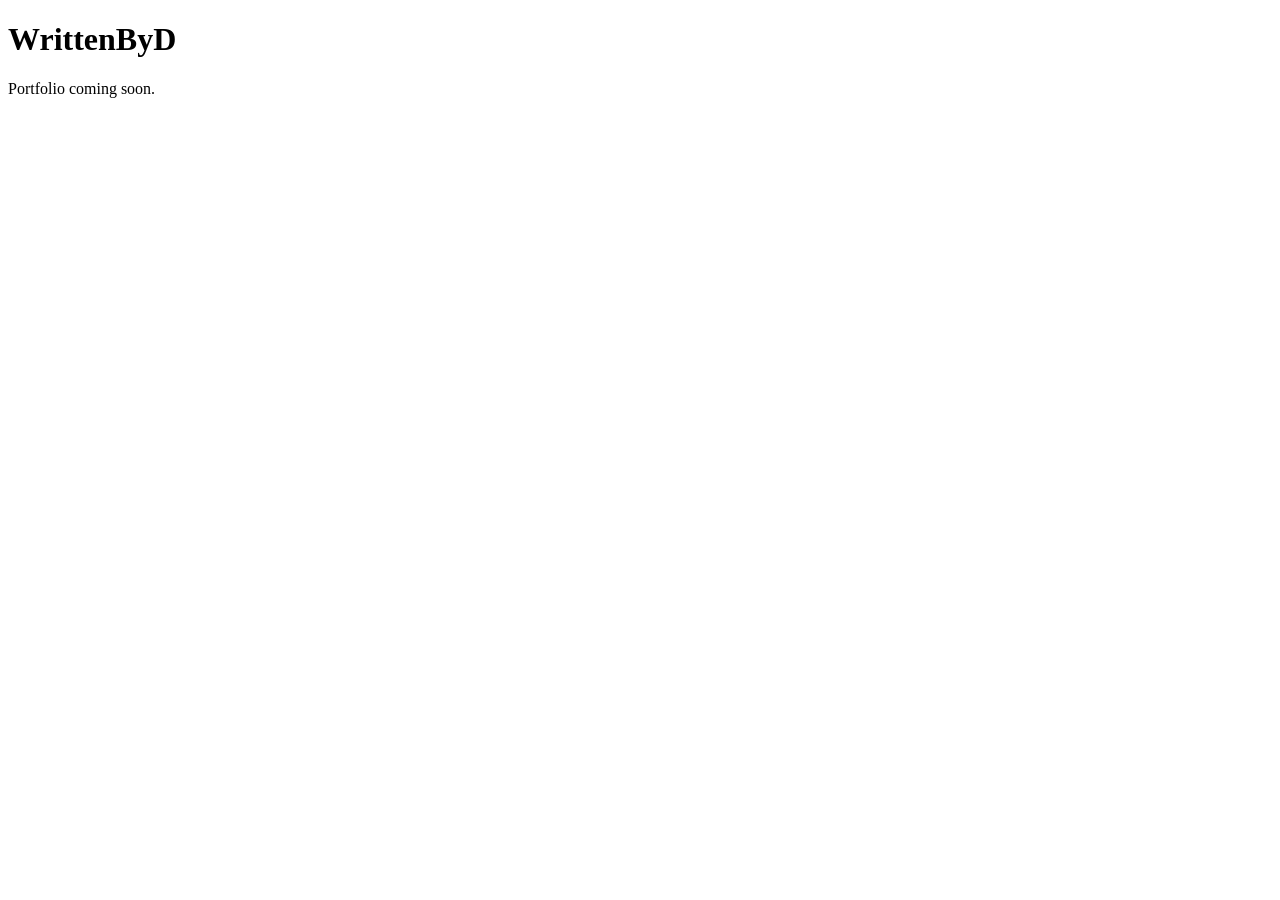
==== index.html @ fb313f81 "Create initial portfolio website" ====
<!DOCTYPE html>
<html lang="en">
<head>
    <meta charset="UTF-8">
    <meta name="viewport" content="width=device-width, initial-scale=1.0">

    <title>WrittenByD</title>

    <link rel="stylesheet" href="style.css">
</head>

<body>

    <h1>WrittenByD</h1>

    <p>Portfolio coming soon.</p>

    <script src="script.js"></script>

</body>
</html>
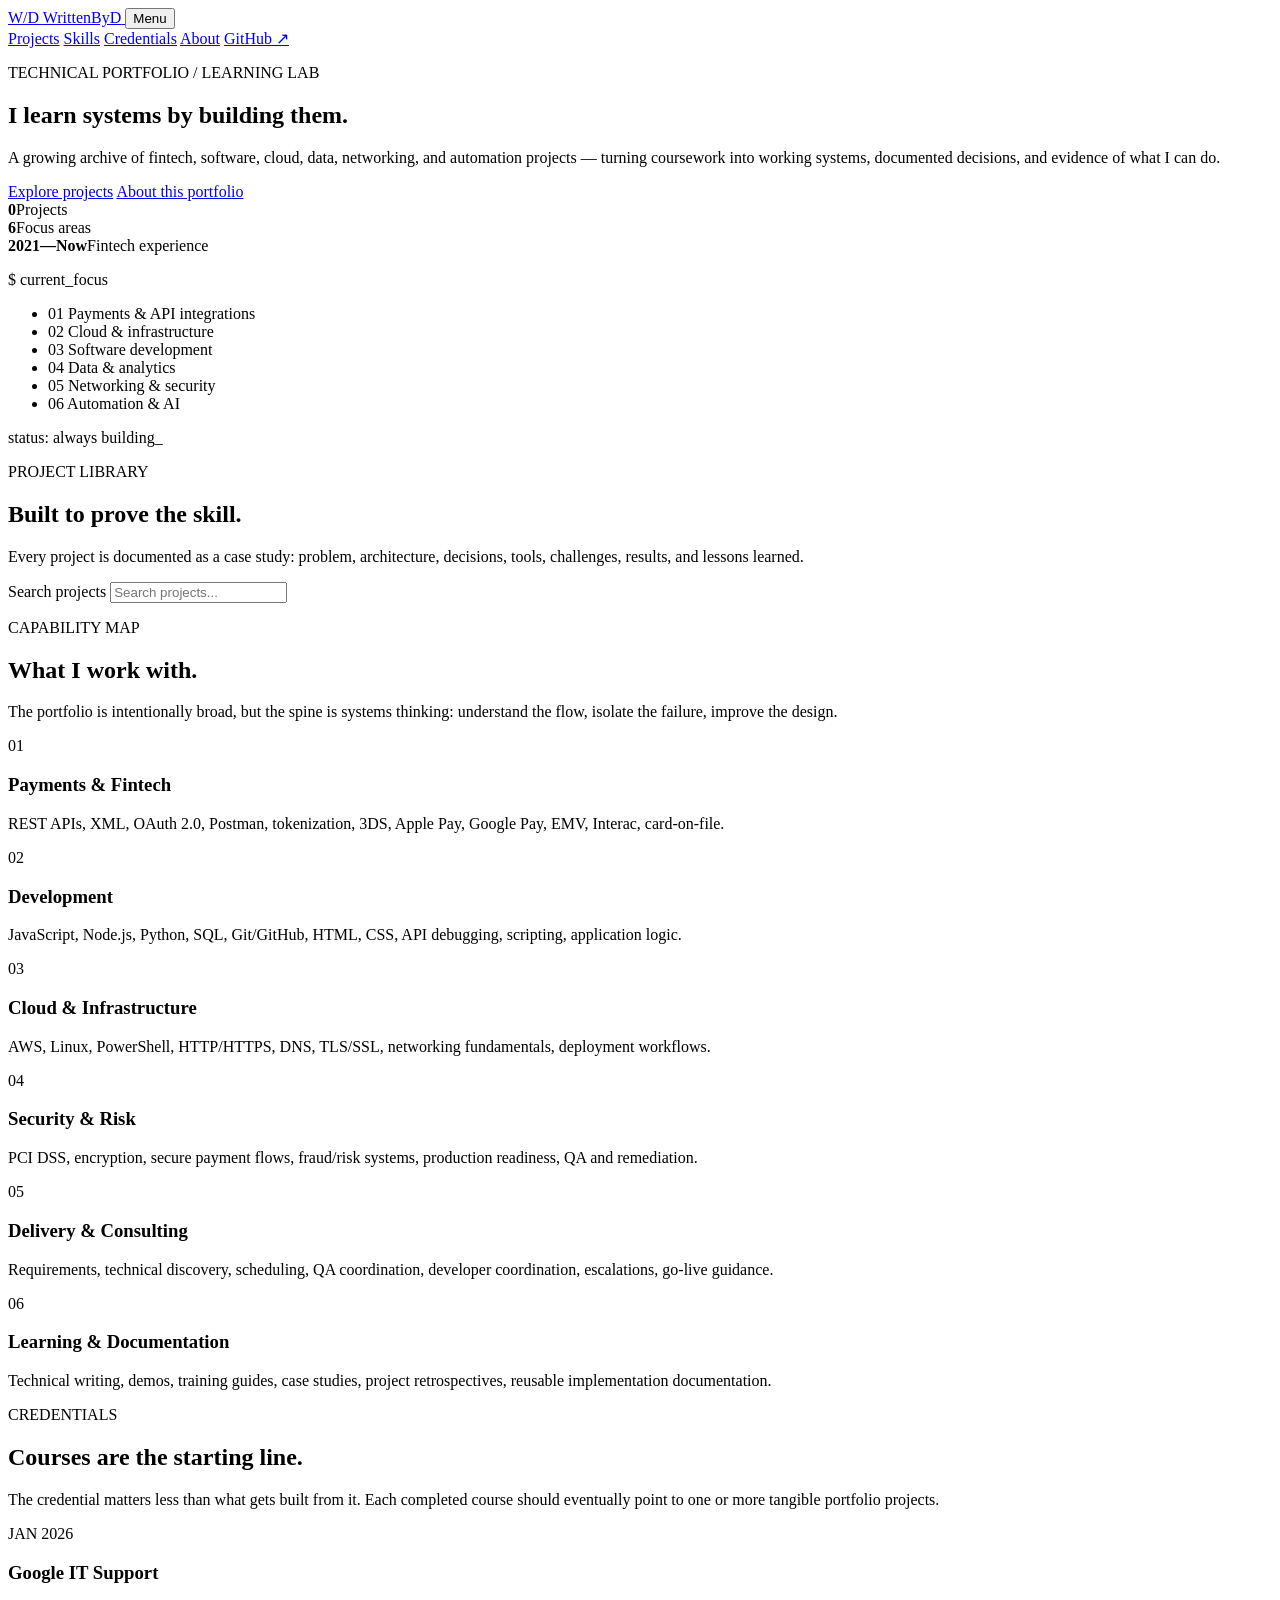
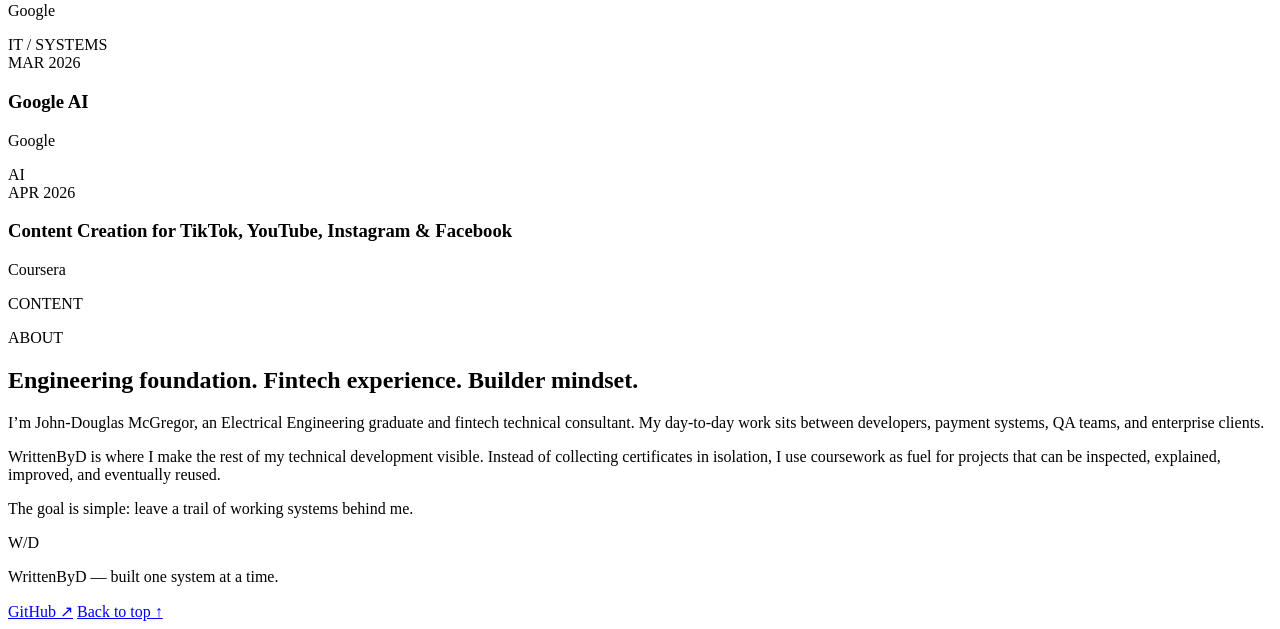
==== commit 969c3408: "Build portfolio project library layout" ====
--- a/index.html
+++ b/index.html
@@ -1,21 +1,226 @@
 <!DOCTYPE html>
 <html lang="en">
 <head>
-    <meta charset="UTF-8">
-    <meta name="viewport" content="width=device-width, initial-scale=1.0">
-
-    <title>WrittenByD</title>
-
-    <link rel="stylesheet" href="style.css">
+  <meta charset="UTF-8" />
+  <meta name="viewport" content="width=device-width, initial-scale=1.0" />
+  <meta name="description" content="WrittenByD — a technical portfolio documenting fintech, software, cloud, data, networking, and automation projects." />
+  <title>WrittenByD | Technical Portfolio</title>
+  <link rel="preconnect" href="https://fonts.googleapis.com">
+  <link rel="preconnect" href="https://fonts.gstatic.com" crossorigin>
+  <link href="https://fonts.googleapis.com/css2?family=DM+Mono:wght@400;500&family=Inter:wght@400;500;600;700;800&display=swap" rel="stylesheet">
+  <link rel="stylesheet" href="style.css" />
 </head>
-
 <body>
-
-    <h1>WrittenByD</h1>
-
-    <p>Portfolio coming soon.</p>
-
-    <script src="script.js"></script>
-
+  <div class="site-shell">
+    <header class="site-header">
+      <a class="brand" href="#top" aria-label="WrittenByD home">
+        <span class="brand-mark">W/D</span>
+        <span>WrittenByD</span>
+      </a>
+
+      <button class="menu-toggle" type="button" aria-expanded="false" aria-controls="site-nav">
+        Menu
+      </button>
+
+      <nav id="site-nav" class="site-nav" aria-label="Primary navigation">
+        <a href="#projects">Projects</a>
+        <a href="#skills">Skills</a>
+        <a href="#credentials">Credentials</a>
+        <a href="#about">About</a>
+        <a class="nav-cta" href="https://github.com/WrittenByD" target="_blank" rel="noreferrer">GitHub ↗</a>
+      </nav>
+    </header>
+
+    <main id="top">
+      <section class="hero section">
+        <div class="hero-copy">
+          <p class="eyebrow">TECHNICAL PORTFOLIO / LEARNING LAB</p>
+          <h1>I learn systems by <span>building them.</span></h1>
+          <p class="hero-lede">
+            A growing archive of fintech, software, cloud, data, networking, and automation projects —
+            turning coursework into working systems, documented decisions, and evidence of what I can do.
+          </p>
+
+          <div class="hero-actions">
+            <a class="button button-primary" href="#projects">Explore projects</a>
+            <a class="button button-ghost" href="#about">About this portfolio</a>
+          </div>
+
+          <div class="hero-meta" aria-label="Portfolio highlights">
+            <div><strong id="project-count">0</strong><span>Projects</span></div>
+            <div><strong>6</strong><span>Focus areas</span></div>
+            <div><strong>2021—Now</strong><span>Fintech experience</span></div>
+          </div>
+        </div>
+
+        <aside class="hero-panel" aria-label="Current focus">
+          <div class="terminal-bar">
+            <span></span><span></span><span></span>
+          </div>
+          <div class="terminal-content">
+            <p><span class="prompt">$</span> current_focus</p>
+            <ul>
+              <li><span>01</span> Payments & API integrations</li>
+              <li><span>02</span> Cloud & infrastructure</li>
+              <li><span>03</span> Software development</li>
+              <li><span>04</span> Data & analytics</li>
+              <li><span>05</span> Networking & security</li>
+              <li><span>06</span> Automation & AI</li>
+            </ul>
+            <p class="terminal-status">status: always building<span class="cursor">_</span></p>
+          </div>
+        </aside>
+      </section>
+
+      <section id="projects" class="section">
+        <div class="section-heading">
+          <div>
+            <p class="eyebrow">PROJECT LIBRARY</p>
+            <h2>Built to prove the skill.</h2>
+          </div>
+          <p>
+            Every project is documented as a case study: problem, architecture, decisions,
+            tools, challenges, results, and lessons learned.
+          </p>
+        </div>
+
+        <div class="project-toolbar">
+          <div id="project-filters" class="filter-group" aria-label="Filter projects"></div>
+          <label class="search-box">
+            <span class="sr-only">Search projects</span>
+            <input id="project-search" type="search" placeholder="Search projects..." autocomplete="off" />
+          </label>
+        </div>
+
+        <div id="project-grid" class="project-grid" aria-live="polite"></div>
+        <p id="project-empty" class="empty-state" hidden>No projects match those filters yet.</p>
+      </section>
+
+      <section id="skills" class="section">
+        <div class="section-heading">
+          <div>
+            <p class="eyebrow">CAPABILITY MAP</p>
+            <h2>What I work with.</h2>
+          </div>
+          <p>
+            The portfolio is intentionally broad, but the spine is systems thinking:
+            understand the flow, isolate the failure, improve the design.
+          </p>
+        </div>
+
+        <div class="skills-grid">
+          <article class="skill-card">
+            <span class="skill-number">01</span>
+            <h3>Payments & Fintech</h3>
+            <p>REST APIs, XML, OAuth 2.0, Postman, tokenization, 3DS, Apple Pay, Google Pay, EMV, Interac, card-on-file.</p>
+          </article>
+          <article class="skill-card">
+            <span class="skill-number">02</span>
+            <h3>Development</h3>
+            <p>JavaScript, Node.js, Python, SQL, Git/GitHub, HTML, CSS, API debugging, scripting, application logic.</p>
+          </article>
+          <article class="skill-card">
+            <span class="skill-number">03</span>
+            <h3>Cloud & Infrastructure</h3>
+            <p>AWS, Linux, PowerShell, HTTP/HTTPS, DNS, TLS/SSL, networking fundamentals, deployment workflows.</p>
+          </article>
+          <article class="skill-card">
+            <span class="skill-number">04</span>
+            <h3>Security & Risk</h3>
+            <p>PCI DSS, encryption, secure payment flows, fraud/risk systems, production readiness, QA and remediation.</p>
+          </article>
+          <article class="skill-card">
+            <span class="skill-number">05</span>
+            <h3>Delivery & Consulting</h3>
+            <p>Requirements, technical discovery, scheduling, QA coordination, developer coordination, escalations, go-live guidance.</p>
+          </article>
+          <article class="skill-card">
+            <span class="skill-number">06</span>
+            <h3>Learning & Documentation</h3>
+            <p>Technical writing, demos, training guides, case studies, project retrospectives, reusable implementation documentation.</p>
+          </article>
+        </div>
+      </section>
+
+      <section id="credentials" class="section">
+        <div class="section-heading">
+          <div>
+            <p class="eyebrow">CREDENTIALS</p>
+            <h2>Courses are the starting line.</h2>
+          </div>
+          <p>
+            The credential matters less than what gets built from it. Each completed course
+            should eventually point to one or more tangible portfolio projects.
+          </p>
+        </div>
+
+        <div class="credential-list">
+          <article>
+            <div>
+              <span class="credential-date">JAN 2026</span>
+              <h3>Google IT Support</h3>
+              <p>Google</p>
+            </div>
+            <span class="credential-tag">IT / SYSTEMS</span>
+          </article>
+          <article>
+            <div>
+              <span class="credential-date">MAR 2026</span>
+              <h3>Google AI</h3>
+              <p>Google</p>
+            </div>
+            <span class="credential-tag">AI</span>
+          </article>
+          <article>
+            <div>
+              <span class="credential-date">APR 2026</span>
+              <h3>Content Creation for TikTok, YouTube, Instagram & Facebook</h3>
+              <p>Coursera</p>
+            </div>
+            <span class="credential-tag">CONTENT</span>
+          </article>
+        </div>
+      </section>
+
+      <section id="about" class="section about-section">
+        <div>
+          <p class="eyebrow">ABOUT</p>
+          <h2>Engineering foundation. Fintech experience. Builder mindset.</h2>
+        </div>
+        <div class="about-copy">
+          <p>
+            I’m John-Douglas McGregor, an Electrical Engineering graduate and fintech technical consultant.
+            My day-to-day work sits between developers, payment systems, QA teams, and enterprise clients.
+          </p>
+          <p>
+            WrittenByD is where I make the rest of my technical development visible. Instead of collecting
+            certificates in isolation, I use coursework as fuel for projects that can be inspected, explained,
+            improved, and eventually reused.
+          </p>
+          <p>
+            The goal is simple: leave a trail of working systems behind me.
+          </p>
+        </div>
+      </section>
+    </main>
+
+    <footer class="site-footer">
+      <div>
+        <span class="brand-mark">W/D</span>
+        <p>WrittenByD — built one system at a time.</p>
+      </div>
+      <div class="footer-links">
+        <a href="https://github.com/WrittenByD" target="_blank" rel="noreferrer">GitHub ↗</a>
+        <a href="#top">Back to top ↑</a>
+      </div>
+    </footer>
+  </div>
+
+  <dialog id="project-modal" class="project-modal">
+    <button class="modal-close" type="button" aria-label="Close project details">×</button>
+    <div id="modal-content"></div>
+  </dialog>
+
+  <script src="script.js"></script>
 </body>
-</html>+</html>
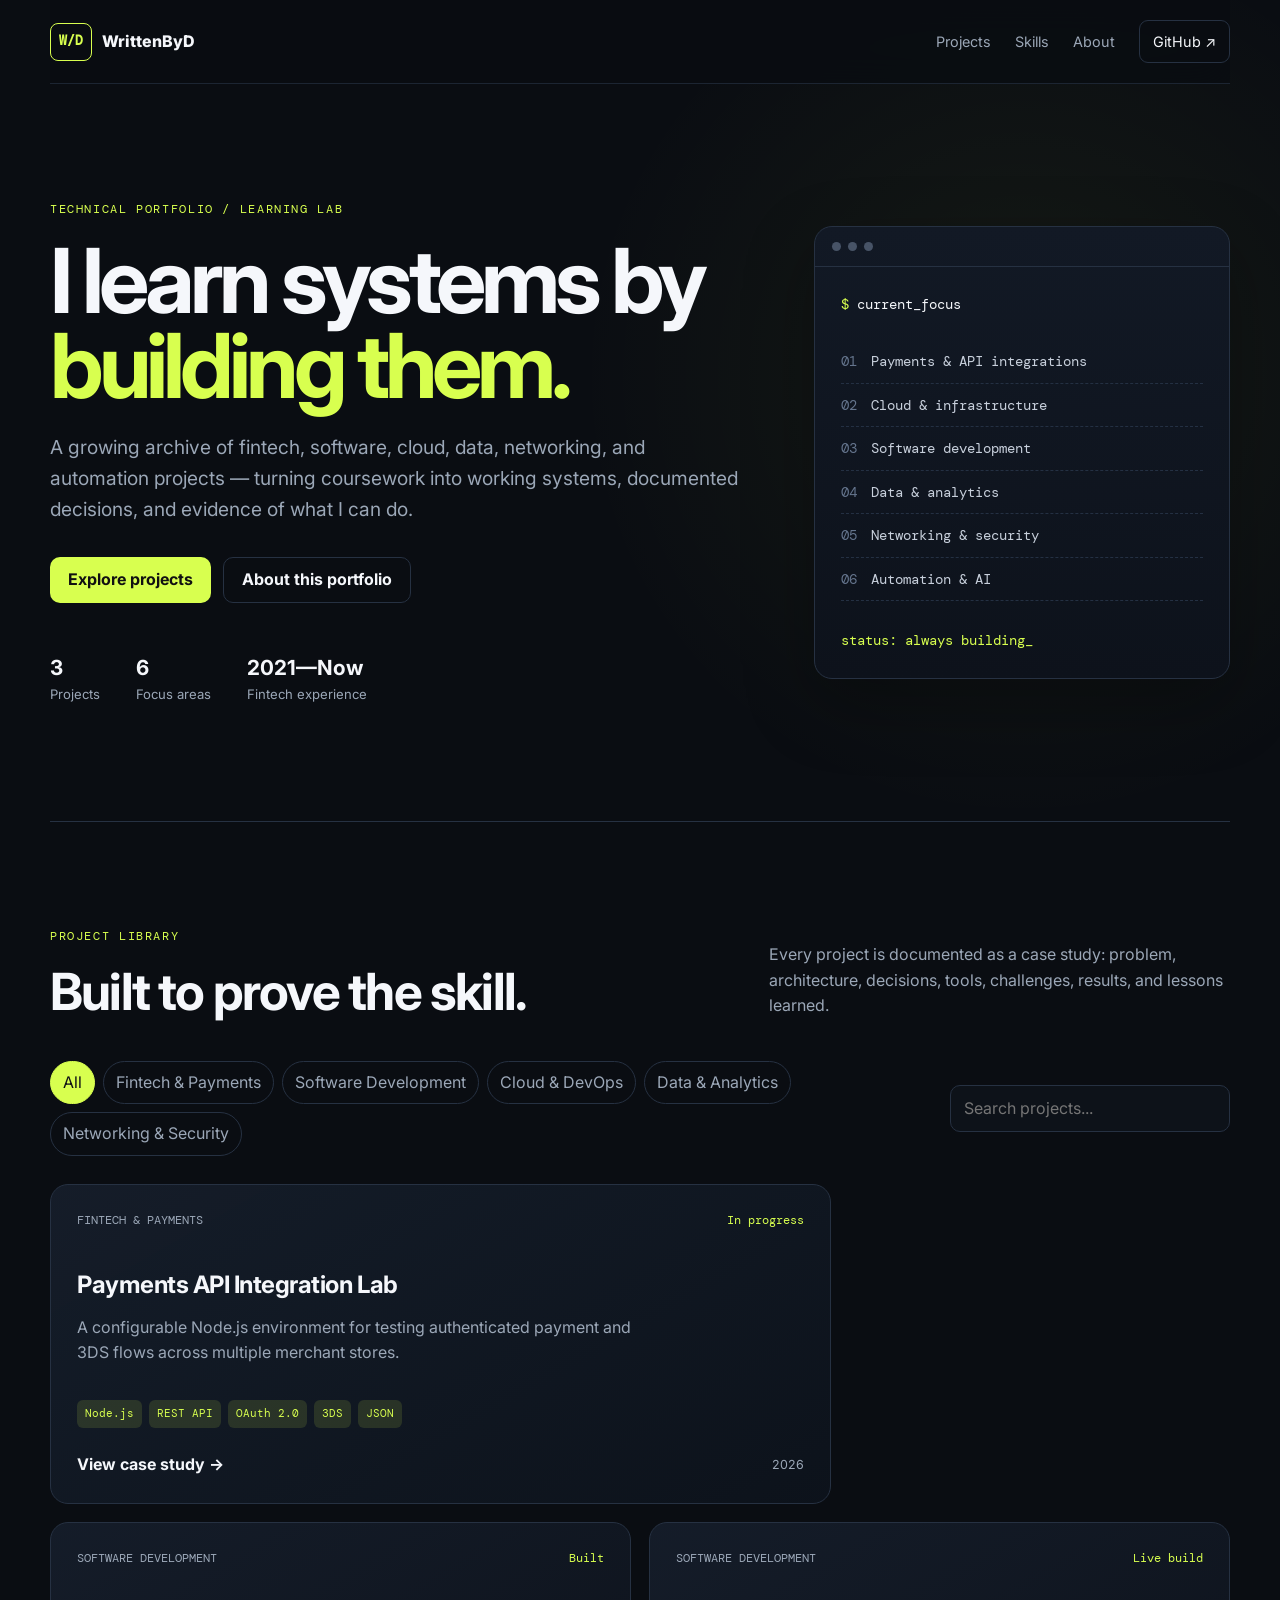
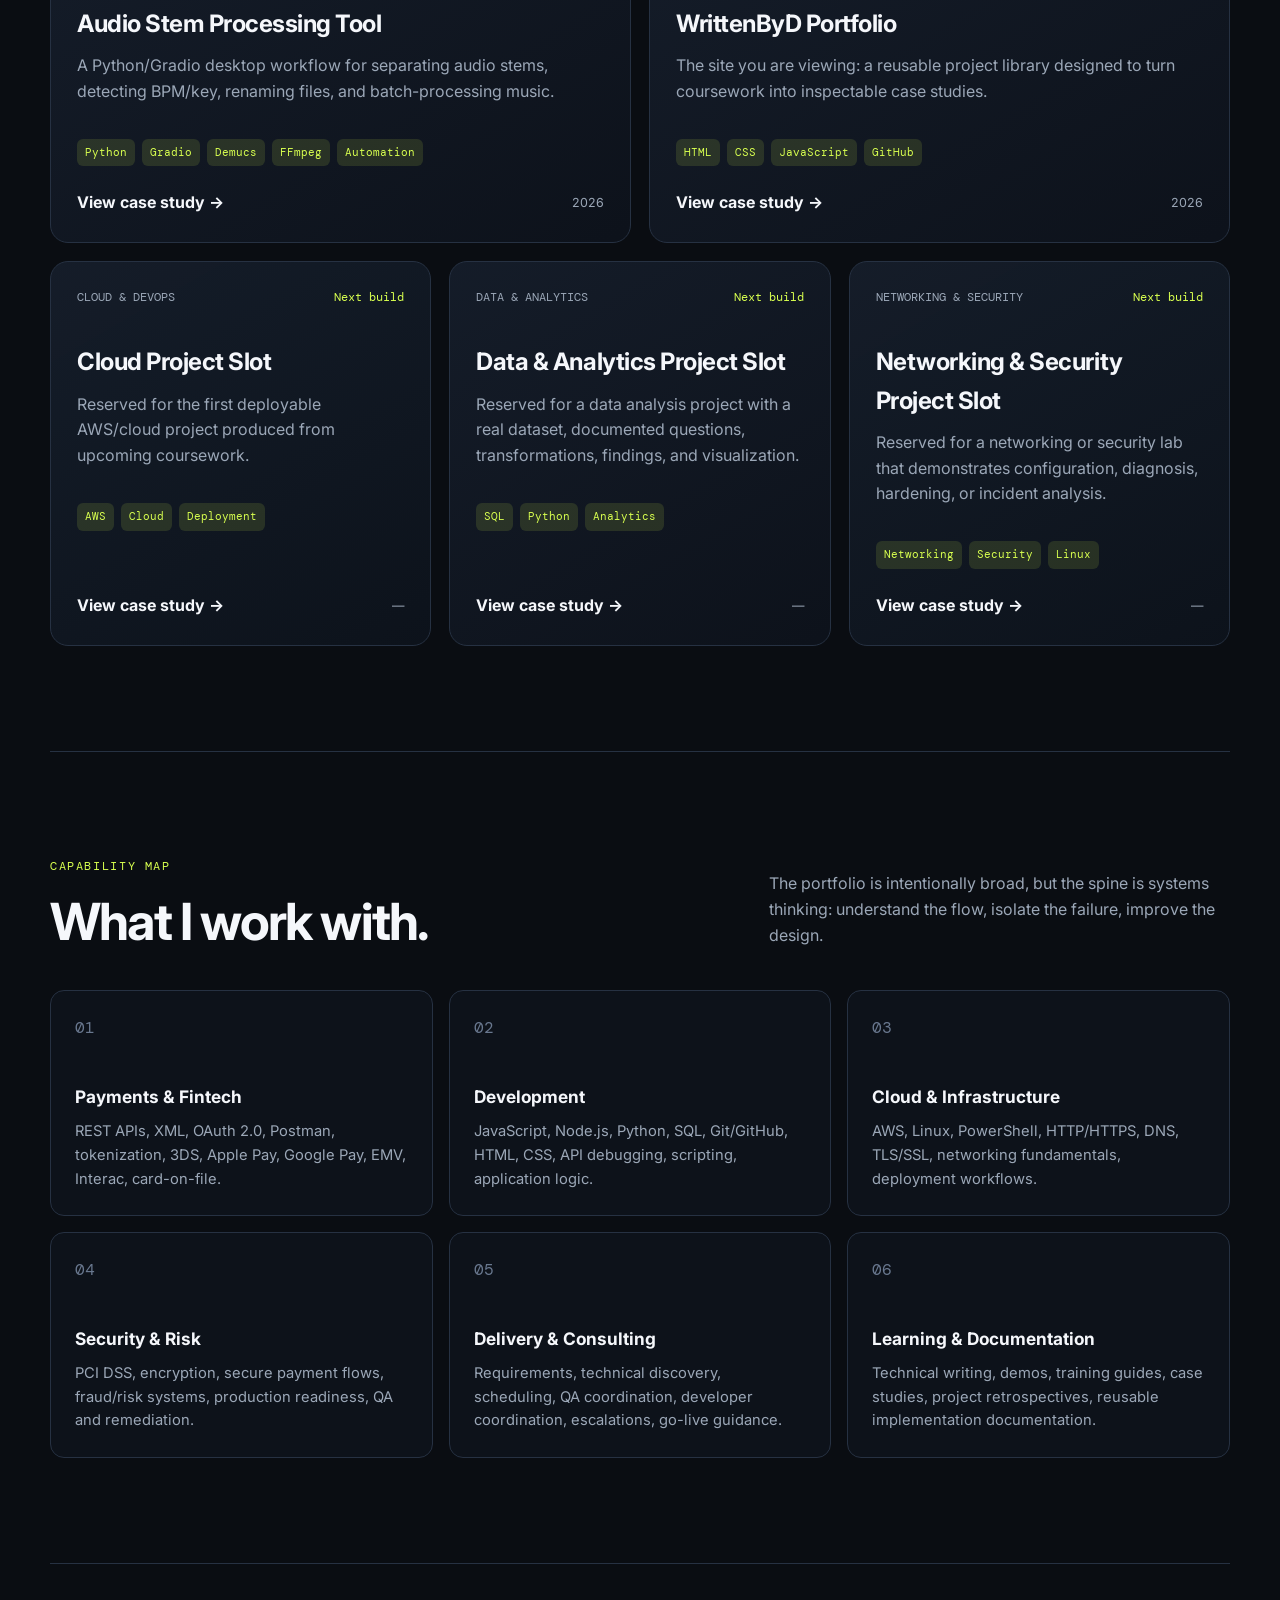
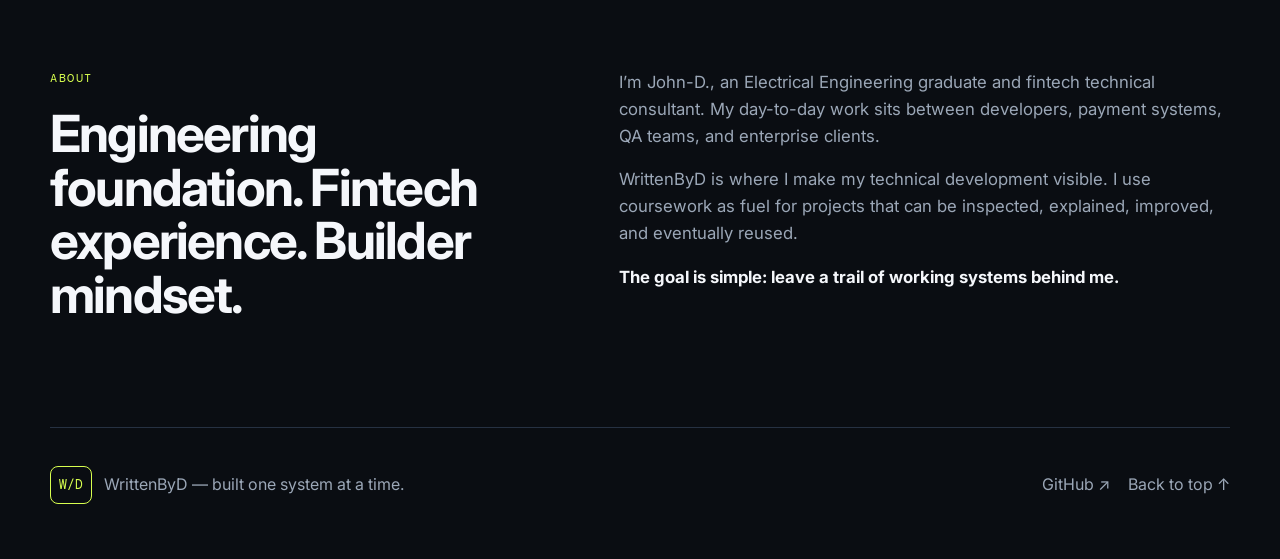
==== commit c74ff870: "Remove credentials section and use John-D. portfolio name" ====
--- a/index.html
+++ b/index.html
@@ -25,7 +25,6 @@
       <nav id="site-nav" class="site-nav" aria-label="Primary navigation">
         <a href="#projects">Projects</a>
         <a href="#skills">Skills</a>
-        <a href="#credentials">Credentials</a>
         <a href="#about">About</a>
         <a class="nav-cta" href="https://github.com/WrittenByD" target="_blank" rel="noreferrer">GitHub ↗</a>
       </nav>
@@ -142,46 +141,6 @@
         </div>
       </section>
 
-      <section id="credentials" class="section">
-        <div class="section-heading">
-          <div>
-            <p class="eyebrow">CREDENTIALS</p>
-            <h2>Courses are the starting line.</h2>
-          </div>
-          <p>
-            The credential matters less than what gets built from it. Each completed course
-            should eventually point to one or more tangible portfolio projects.
-          </p>
-        </div>
-
-        <div class="credential-list">
-          <article>
-            <div>
-              <span class="credential-date">JAN 2026</span>
-              <h3>Google IT Support</h3>
-              <p>Google</p>
-            </div>
-            <span class="credential-tag">IT / SYSTEMS</span>
-          </article>
-          <article>
-            <div>
-              <span class="credential-date">MAR 2026</span>
-              <h3>Google AI</h3>
-              <p>Google</p>
-            </div>
-            <span class="credential-tag">AI</span>
-          </article>
-          <article>
-            <div>
-              <span class="credential-date">APR 2026</span>
-              <h3>Content Creation for TikTok, YouTube, Instagram & Facebook</h3>
-              <p>Coursera</p>
-            </div>
-            <span class="credential-tag">CONTENT</span>
-          </article>
-        </div>
-      </section>
-
       <section id="about" class="section about-section">
         <div>
           <p class="eyebrow">ABOUT</p>
@@ -189,13 +148,12 @@
         </div>
         <div class="about-copy">
           <p>
-            I’m John-Douglas McGregor, an Electrical Engineering graduate and fintech technical consultant.
+            I’m John-D., an Electrical Engineering graduate and fintech technical consultant.
             My day-to-day work sits between developers, payment systems, QA teams, and enterprise clients.
           </p>
           <p>
-            WrittenByD is where I make the rest of my technical development visible. Instead of collecting
-            certificates in isolation, I use coursework as fuel for projects that can be inspected, explained,
-            improved, and eventually reused.
+            WrittenByD is where I make my technical development visible. I use coursework as fuel for projects
+            that can be inspected, explained, improved, and eventually reused.
           </p>
           <p>
             The goal is simple: leave a trail of working systems behind me.
--- a/style.css
+++ b/style.css
@@ -0,0 +1,617 @@
+:root {
+  --bg: #0a0d12;
+  --panel: #111722;
+  --panel-2: #151d2a;
+  --text: #f5f7fb;
+  --muted: #9ba7b7;
+  --line: #263142;
+  --accent: #d8ff4f;
+  --accent-soft: rgba(216, 255, 79, 0.12);
+  --max: 1180px;
+  --radius: 18px;
+}
+
+* { box-sizing: border-box; }
+
+html { scroll-behavior: smooth; }
+
+body {
+  margin: 0;
+  background:
+    radial-gradient(circle at 80% 10%, rgba(216, 255, 79, 0.06), transparent 28rem),
+    var(--bg);
+  color: var(--text);
+  font-family: "Inter", system-ui, sans-serif;
+  line-height: 1.6;
+}
+
+a { color: inherit; text-decoration: none; }
+button, input { font: inherit; }
+
+.site-shell { min-height: 100vh; }
+
+.site-header {
+  position: sticky;
+  top: 0;
+  z-index: 20;
+  display: flex;
+  align-items: center;
+  justify-content: space-between;
+  width: min(calc(100% - 40px), var(--max));
+  margin: 0 auto;
+  padding: 20px 0;
+  background: rgba(10, 13, 18, 0.88);
+  backdrop-filter: blur(16px);
+  border-bottom: 1px solid rgba(38, 49, 66, 0.7);
+}
+
+.brand {
+  display: inline-flex;
+  align-items: center;
+  gap: 10px;
+  font-weight: 800;
+}
+
+.brand-mark {
+  display: inline-grid;
+  place-items: center;
+  min-width: 38px;
+  height: 38px;
+  padding: 0 8px;
+  border: 1px solid var(--accent);
+  color: var(--accent);
+  font-family: "DM Mono", monospace;
+  font-size: 0.8rem;
+  border-radius: 8px;
+}
+
+.site-nav {
+  display: flex;
+  align-items: center;
+  gap: 24px;
+  font-size: 0.9rem;
+  color: var(--muted);
+}
+
+.site-nav a:hover { color: var(--text); }
+
+.nav-cta {
+  padding: 9px 13px;
+  border: 1px solid var(--line);
+  border-radius: 9px;
+  color: var(--text) !important;
+}
+
+.menu-toggle {
+  display: none;
+  color: var(--text);
+  background: transparent;
+  border: 1px solid var(--line);
+  border-radius: 8px;
+  padding: 8px 10px;
+}
+
+.section {
+  width: min(calc(100% - 40px), var(--max));
+  margin: 0 auto;
+  padding: 105px 0;
+  border-bottom: 1px solid var(--line);
+}
+
+.hero {
+  min-height: 82vh;
+  display: grid;
+  grid-template-columns: minmax(0, 1.25fr) minmax(320px, 0.75fr);
+  gap: 70px;
+  align-items: center;
+}
+
+.eyebrow {
+  margin: 0 0 18px;
+  color: var(--accent);
+  font-family: "DM Mono", monospace;
+  font-size: 0.78rem;
+  letter-spacing: 0.13em;
+}
+
+h1, h2, h3, p { margin-top: 0; }
+
+h1 {
+  margin-bottom: 24px;
+  max-width: 820px;
+  font-size: clamp(3.2rem, 7vw, 6.8rem);
+  line-height: 0.95;
+  letter-spacing: -0.055em;
+}
+
+h1 span { color: var(--accent); }
+
+h2 {
+  margin-bottom: 0;
+  font-size: clamp(2rem, 4vw, 3.6rem);
+  line-height: 1.05;
+  letter-spacing: -0.035em;
+}
+
+h3 {
+  margin-bottom: 10px;
+  font-size: 1.08rem;
+}
+
+.hero-lede {
+  max-width: 760px;
+  color: var(--muted);
+  font-size: clamp(1.05rem, 1.5vw, 1.24rem);
+}
+
+.hero-actions {
+  display: flex;
+  flex-wrap: wrap;
+  gap: 12px;
+  margin: 32px 0 48px;
+}
+
+.button {
+  display: inline-flex;
+  align-items: center;
+  justify-content: center;
+  min-height: 46px;
+  padding: 0 18px;
+  border-radius: 10px;
+  font-weight: 700;
+}
+
+.button-primary {
+  background: var(--accent);
+  color: #111;
+}
+
+.button-ghost {
+  border: 1px solid var(--line);
+  color: var(--text);
+}
+
+.hero-meta {
+  display: flex;
+  flex-wrap: wrap;
+  gap: 36px;
+}
+
+.hero-meta div { display: grid; }
+.hero-meta strong { font-size: 1.3rem; }
+.hero-meta span { color: var(--muted); font-size: 0.82rem; }
+
+.hero-panel {
+  overflow: hidden;
+  border: 1px solid var(--line);
+  border-radius: var(--radius);
+  background: linear-gradient(180deg, #121925, #0d121b);
+  box-shadow: 0 24px 70px rgba(0, 0, 0, 0.28);
+}
+
+.terminal-bar {
+  display: flex;
+  gap: 7px;
+  padding: 15px 17px;
+  border-bottom: 1px solid var(--line);
+}
+
+.terminal-bar span {
+  width: 9px;
+  height: 9px;
+  border-radius: 999px;
+  background: #475366;
+}
+
+.terminal-content {
+  padding: 26px;
+  font-family: "DM Mono", monospace;
+  font-size: 0.88rem;
+}
+
+.prompt { color: var(--accent); }
+
+.terminal-content ul {
+  padding: 0;
+  margin: 24px 0 28px;
+  list-style: none;
+}
+
+.terminal-content li {
+  display: flex;
+  gap: 14px;
+  padding: 10px 0;
+  border-bottom: 1px dashed #243043;
+  color: #c8d0dc;
+}
+
+.terminal-content li span { color: #65758d; }
+.terminal-status { margin: 0; color: var(--accent); }
+.cursor { animation: blink 1s infinite; }
+
+@keyframes blink { 50% { opacity: 0; } }
+
+.section-heading {
+  display: grid;
+  grid-template-columns: 1fr minmax(300px, 0.7fr);
+  gap: 60px;
+  align-items: end;
+  margin-bottom: 42px;
+}
+
+.section-heading > p {
+  margin-bottom: 0;
+  color: var(--muted);
+}
+
+.project-toolbar {
+  display: flex;
+  gap: 16px;
+  align-items: center;
+  justify-content: space-between;
+  margin-bottom: 28px;
+}
+
+.filter-group {
+  display: flex;
+  flex-wrap: wrap;
+  gap: 8px;
+}
+
+.filter-button {
+  padding: 8px 12px;
+  border: 1px solid var(--line);
+  border-radius: 999px;
+  color: var(--muted);
+  background: transparent;
+  cursor: pointer;
+}
+
+.filter-button.active,
+.filter-button:hover {
+  color: #101216;
+  border-color: var(--accent);
+  background: var(--accent);
+}
+
+.search-box input {
+  width: min(280px, 42vw);
+  padding: 10px 13px;
+  border: 1px solid var(--line);
+  border-radius: 10px;
+  background: #0d1219;
+  color: var(--text);
+  outline: none;
+}
+
+.search-box input:focus { border-color: var(--accent); }
+
+.project-grid {
+  display: grid;
+  grid-template-columns: repeat(12, 1fr);
+  gap: 18px;
+}
+
+.project-card {
+  grid-column: span 6;
+  position: relative;
+  min-height: 320px;
+  display: flex;
+  flex-direction: column;
+  padding: 26px;
+  border: 1px solid var(--line);
+  border-radius: var(--radius);
+  background: linear-gradient(150deg, rgba(21, 29, 42, 0.95), rgba(13, 18, 27, 0.96));
+  transition: transform 160ms ease, border-color 160ms ease;
+}
+
+.project-card:hover {
+  transform: translateY(-4px);
+  border-color: #43516a;
+}
+
+.project-card.featured { grid-column: span 8; }
+.project-card.compact { grid-column: span 4; }
+
+.project-topline,
+.project-footer {
+  display: flex;
+  justify-content: space-between;
+  gap: 14px;
+  align-items: center;
+}
+
+.project-topline {
+  margin-bottom: 36px;
+  font-family: "DM Mono", monospace;
+  font-size: 0.76rem;
+  color: var(--muted);
+}
+
+.project-status {
+  color: var(--accent);
+}
+
+.project-card h3 {
+  font-size: 1.5rem;
+  letter-spacing: -0.02em;
+}
+
+.project-card > p {
+  color: var(--muted);
+  max-width: 58ch;
+}
+
+.project-tags {
+  display: flex;
+  flex-wrap: wrap;
+  gap: 7px;
+  margin-top: 18px;
+}
+
+.project-tags span,
+.credential-tag {
+  padding: 5px 8px;
+  border-radius: 6px;
+  background: var(--accent-soft);
+  color: var(--accent);
+  font-family: "DM Mono", monospace;
+  font-size: 0.7rem;
+}
+
+.project-footer {
+  margin-top: auto;
+  padding-top: 24px;
+}
+
+.project-footer button {
+  border: 0;
+  background: transparent;
+  color: var(--text);
+  font-weight: 700;
+  cursor: pointer;
+  padding: 0;
+}
+
+.project-footer button:hover { color: var(--accent); }
+
+.project-source {
+  color: var(--muted);
+  font-size: 0.78rem;
+}
+
+.empty-state {
+  padding: 40px 0;
+  color: var(--muted);
+}
+
+.skills-grid {
+  display: grid;
+  grid-template-columns: repeat(3, 1fr);
+  gap: 16px;
+}
+
+.skill-card {
+  padding: 24px;
+  border: 1px solid var(--line);
+  border-radius: 14px;
+  background: rgba(17, 23, 34, 0.55);
+}
+
+.skill-number {
+  display: inline-block;
+  margin-bottom: 42px;
+  color: #69788f;
+  font-family: "DM Mono", monospace;
+}
+
+.skill-card p {
+  margin-bottom: 0;
+  color: var(--muted);
+  font-size: 0.92rem;
+}
+
+.credential-list {
+  border-top: 1px solid var(--line);
+}
+
+.credential-list article {
+  display: flex;
+  align-items: center;
+  justify-content: space-between;
+  gap: 20px;
+  padding: 24px 0;
+  border-bottom: 1px solid var(--line);
+}
+
+.credential-list h3 {
+  margin: 3px 0;
+}
+
+.credential-list p {
+  margin-bottom: 0;
+  color: var(--muted);
+}
+
+.credential-date {
+  color: var(--muted);
+  font-family: "DM Mono", monospace;
+  font-size: 0.7rem;
+}
+
+.about-section {
+  display: grid;
+  grid-template-columns: minmax(0, 0.8fr) minmax(320px, 1fr);
+  gap: 80px;
+}
+
+.about-copy {
+  color: var(--muted);
+  font-size: 1.05rem;
+}
+
+.about-copy p:last-child {
+  margin-bottom: 0;
+  color: var(--text);
+  font-weight: 700;
+}
+
+.site-footer {
+  width: min(calc(100% - 40px), var(--max));
+  margin: 0 auto;
+  padding: 38px 0 55px;
+  display: flex;
+  align-items: center;
+  justify-content: space-between;
+  gap: 30px;
+  color: var(--muted);
+}
+
+.site-footer > div:first-child {
+  display: flex;
+  align-items: center;
+  gap: 12px;
+}
+
+.site-footer p { margin: 0; }
+.footer-links { display: flex; gap: 18px; }
+
+.project-modal {
+  width: min(760px, calc(100% - 28px));
+  max-height: 88vh;
+  padding: 0;
+  border: 1px solid var(--line);
+  border-radius: 18px;
+  background: #101620;
+  color: var(--text);
+}
+
+.project-modal::backdrop {
+  background: rgba(3, 5, 8, 0.78);
+  backdrop-filter: blur(4px);
+}
+
+.modal-close {
+  position: sticky;
+  float: right;
+  top: 14px;
+  margin: 14px 14px 0 0;
+  z-index: 2;
+  width: 38px;
+  height: 38px;
+  border: 1px solid var(--line);
+  border-radius: 999px;
+  background: #151d2a;
+  color: var(--text);
+  font-size: 1.35rem;
+  cursor: pointer;
+}
+
+.modal-inner { padding: 42px; }
+.modal-inner h2 { margin-bottom: 18px; }
+.modal-inner > p { color: var(--muted); }
+
+.case-grid {
+  display: grid;
+  grid-template-columns: 1fr 1fr;
+  gap: 18px;
+  margin-top: 30px;
+}
+
+.case-block {
+  padding: 20px;
+  border: 1px solid var(--line);
+  border-radius: 12px;
+}
+
+.case-block h3 {
+  color: var(--accent);
+  font-family: "DM Mono", monospace;
+  font-size: 0.78rem;
+  text-transform: uppercase;
+  letter-spacing: 0.08em;
+}
+
+.case-block p, .case-block ul {
+  margin-bottom: 0;
+  color: var(--muted);
+}
+
+.case-block ul { padding-left: 18px; }
+
+.modal-links {
+  display: flex;
+  flex-wrap: wrap;
+  gap: 10px;
+  margin-top: 26px;
+}
+
+.sr-only {
+  position: absolute;
+  width: 1px;
+  height: 1px;
+  padding: 0;
+  margin: -1px;
+  overflow: hidden;
+  clip: rect(0, 0, 0, 0);
+  white-space: nowrap;
+  border: 0;
+}
+
+@media (max-width: 900px) {
+  .hero,
+  .section-heading,
+  .about-section {
+    grid-template-columns: 1fr;
+  }
+
+  .hero { padding-top: 70px; min-height: auto; }
+  .section-heading { gap: 18px; align-items: start; }
+  .project-card,
+  .project-card.featured,
+  .project-card.compact { grid-column: span 12; }
+  .skills-grid { grid-template-columns: 1fr 1fr; }
+}
+
+@media (max-width: 680px) {
+  .site-header { width: min(calc(100% - 28px), var(--max)); }
+  .section, .site-footer { width: min(calc(100% - 28px), var(--max)); }
+  .section { padding: 78px 0; }
+
+  .menu-toggle { display: inline-flex; }
+  .site-nav {
+    display: none;
+    position: absolute;
+    left: 0;
+    right: 0;
+    top: 70px;
+    flex-direction: column;
+    align-items: stretch;
+    padding: 18px;
+    background: #0d1219;
+    border: 1px solid var(--line);
+    border-radius: 12px;
+  }
+
+  .site-nav.open { display: flex; }
+
+  .hero { gap: 40px; }
+  h1 { font-size: clamp(3rem, 17vw, 4.8rem); }
+
+  .project-toolbar {
+    align-items: stretch;
+    flex-direction: column;
+  }
+
+  .search-box input { width: 100%; }
+  .skills-grid { grid-template-columns: 1fr; }
+
+  .credential-list article,
+  .site-footer {
+    align-items: flex-start;
+    flex-direction: column;
+  }
+
+  .case-grid { grid-template-columns: 1fr; }
+  .modal-inner { padding: 32px 22px; }
+}
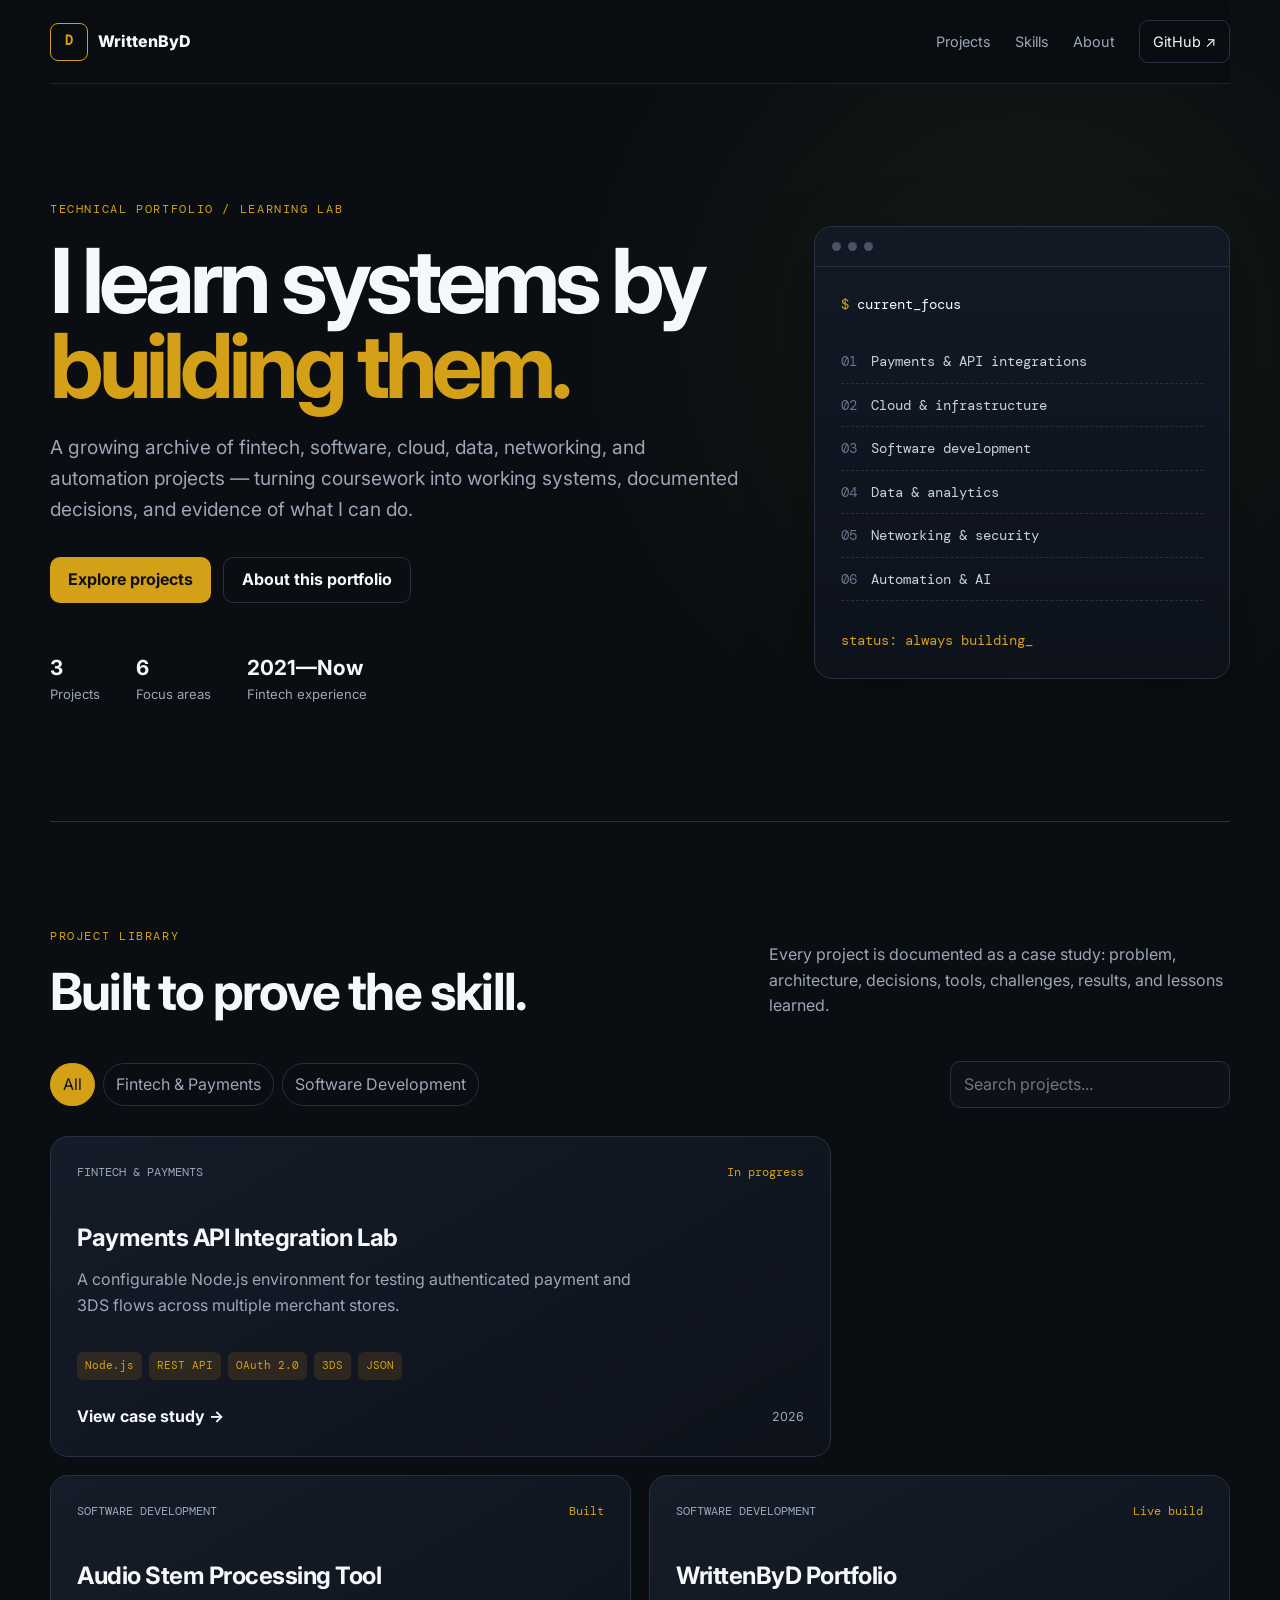
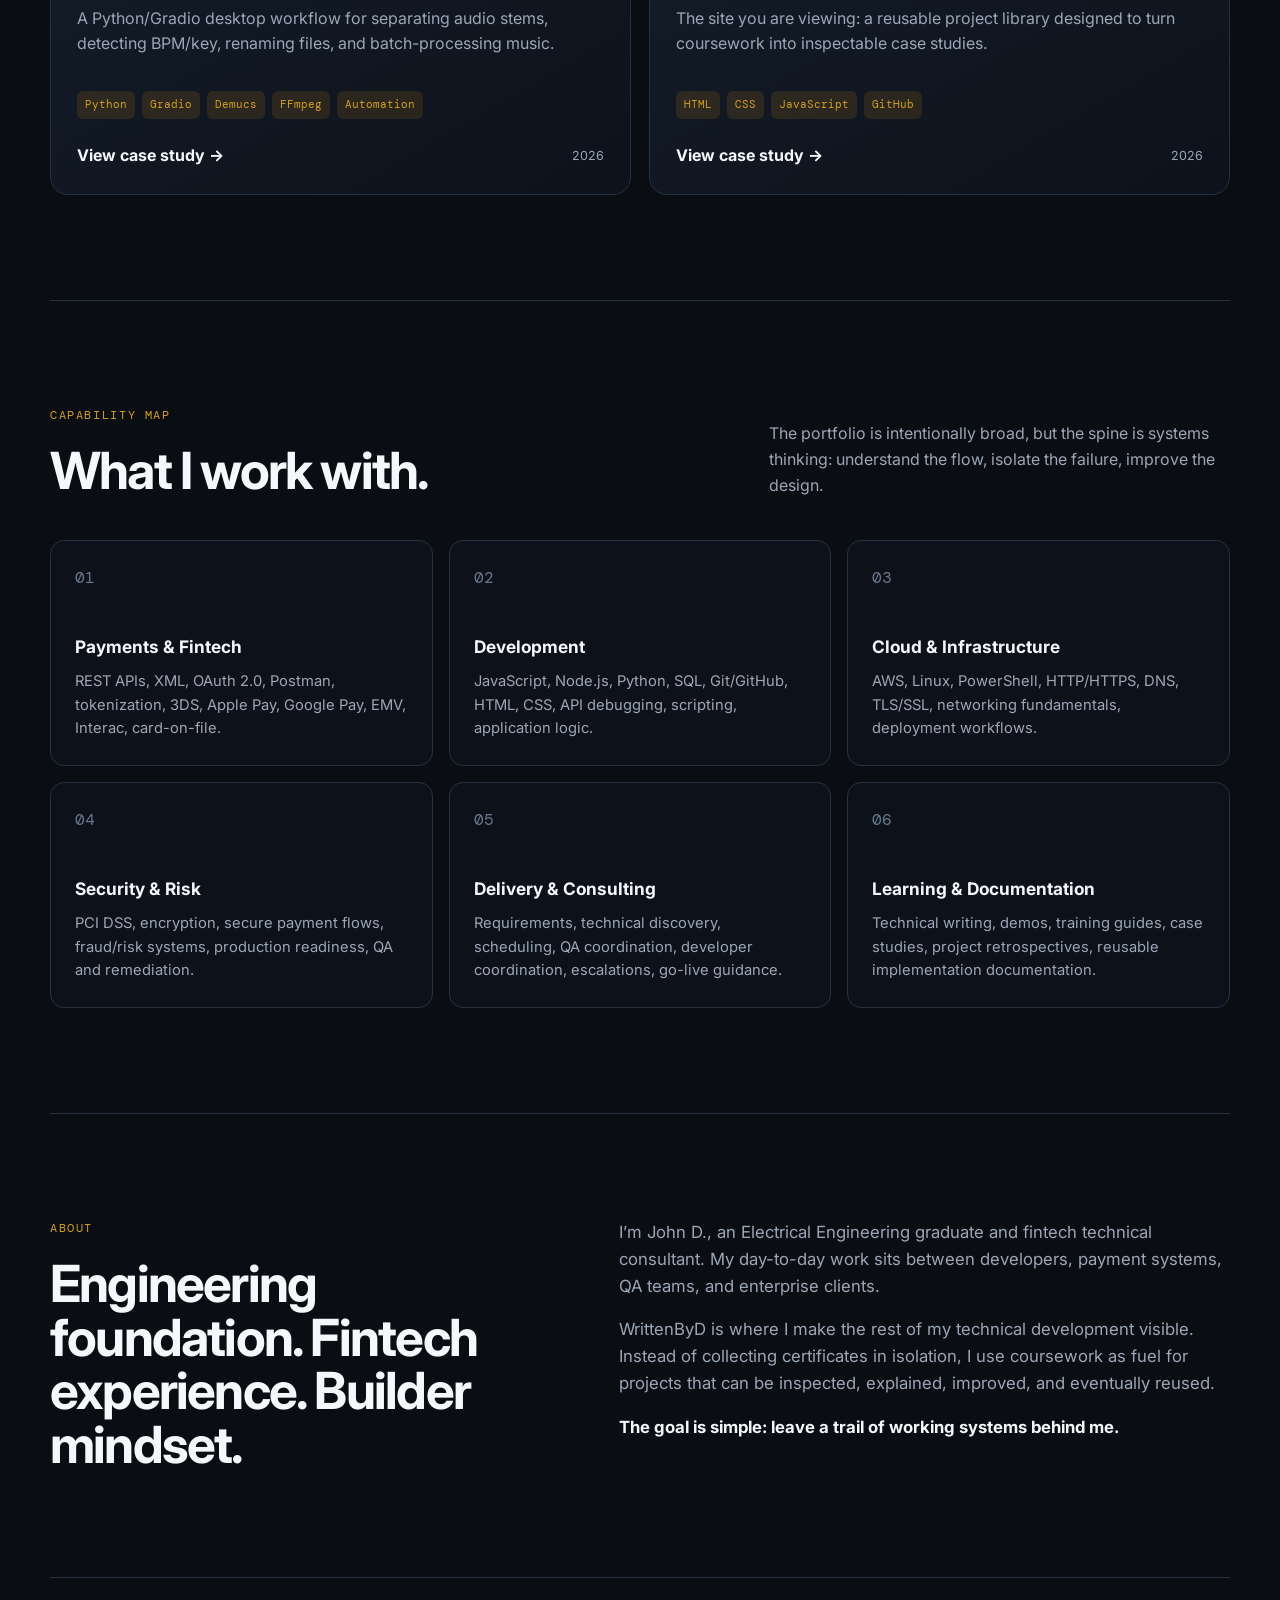
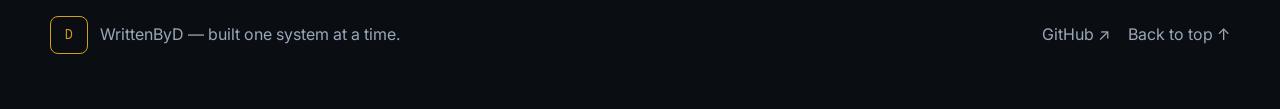
==== commit 3a3b329d: "Update portfolio content and layout" ====
--- a/index.html
+++ b/index.html
@@ -14,7 +14,7 @@
   <div class="site-shell">
     <header class="site-header">
       <a class="brand" href="#top" aria-label="WrittenByD home">
-        <span class="brand-mark">W/D</span>
+        <span class="brand-mark">D</span>
         <span>WrittenByD</span>
       </a>
 
@@ -148,12 +148,13 @@
         </div>
         <div class="about-copy">
           <p>
-            I’m John-D., an Electrical Engineering graduate and fintech technical consultant.
+            I’m John D., an Electrical Engineering graduate and fintech technical consultant.
             My day-to-day work sits between developers, payment systems, QA teams, and enterprise clients.
           </p>
           <p>
-            WrittenByD is where I make my technical development visible. I use coursework as fuel for projects
-            that can be inspected, explained, improved, and eventually reused.
+            WrittenByD is where I make the rest of my technical development visible. Instead of collecting
+            certificates in isolation, I use coursework as fuel for projects that can be inspected, explained,
+            improved, and eventually reused.
           </p>
           <p>
             The goal is simple: leave a trail of working systems behind me.
@@ -164,7 +165,7 @@
 
     <footer class="site-footer">
       <div>
-        <span class="brand-mark">W/D</span>
+        <span class="brand-mark">D</span>
         <p>WrittenByD — built one system at a time.</p>
       </div>
       <div class="footer-links">
--- a/style.css
+++ b/style.css
@@ -5,8 +5,8 @@
   --text: #f5f7fb;
   --muted: #9ba7b7;
   --line: #263142;
-  --accent: #d8ff4f;
-  --accent-soft: rgba(216, 255, 79, 0.12);
+  --accent: #D4A017;
+  --accent-soft: rgba(245, 158, 11, 0.12);
   --max: 1180px;
   --radius: 18px;
 }
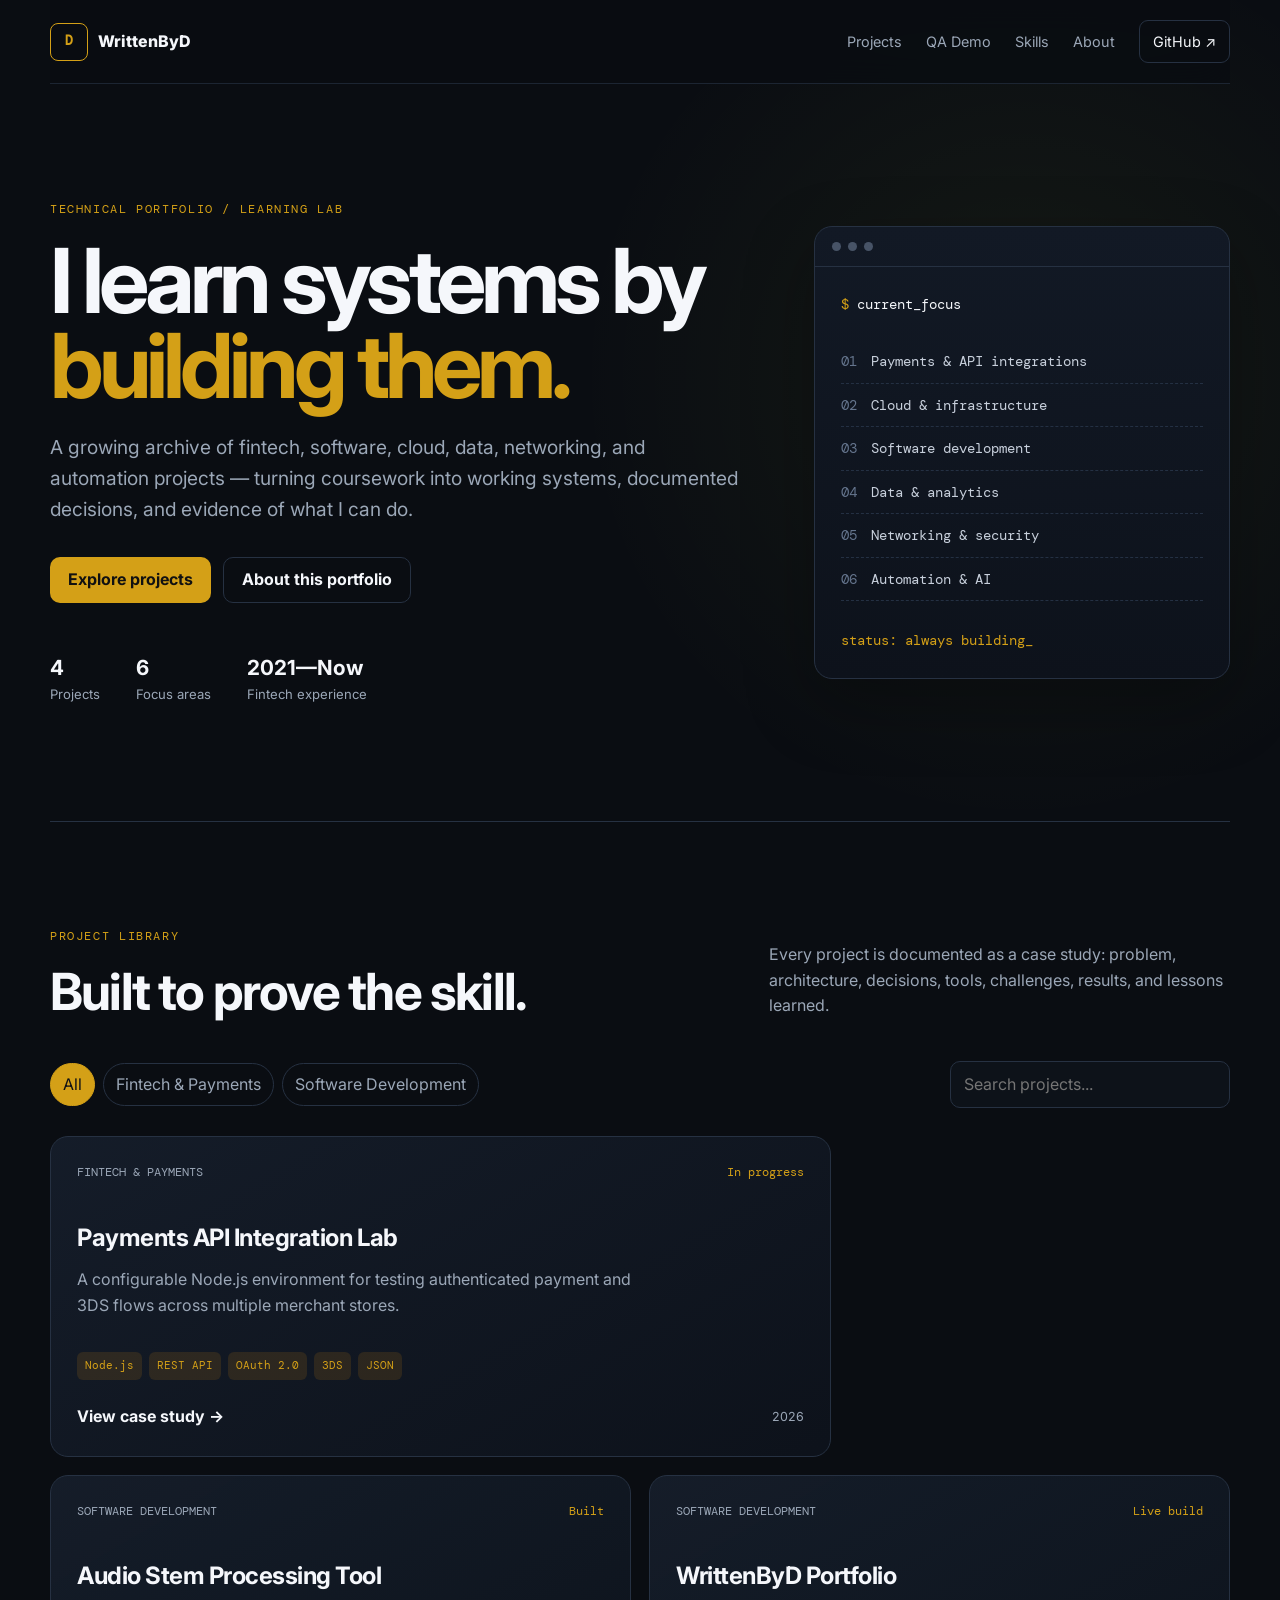
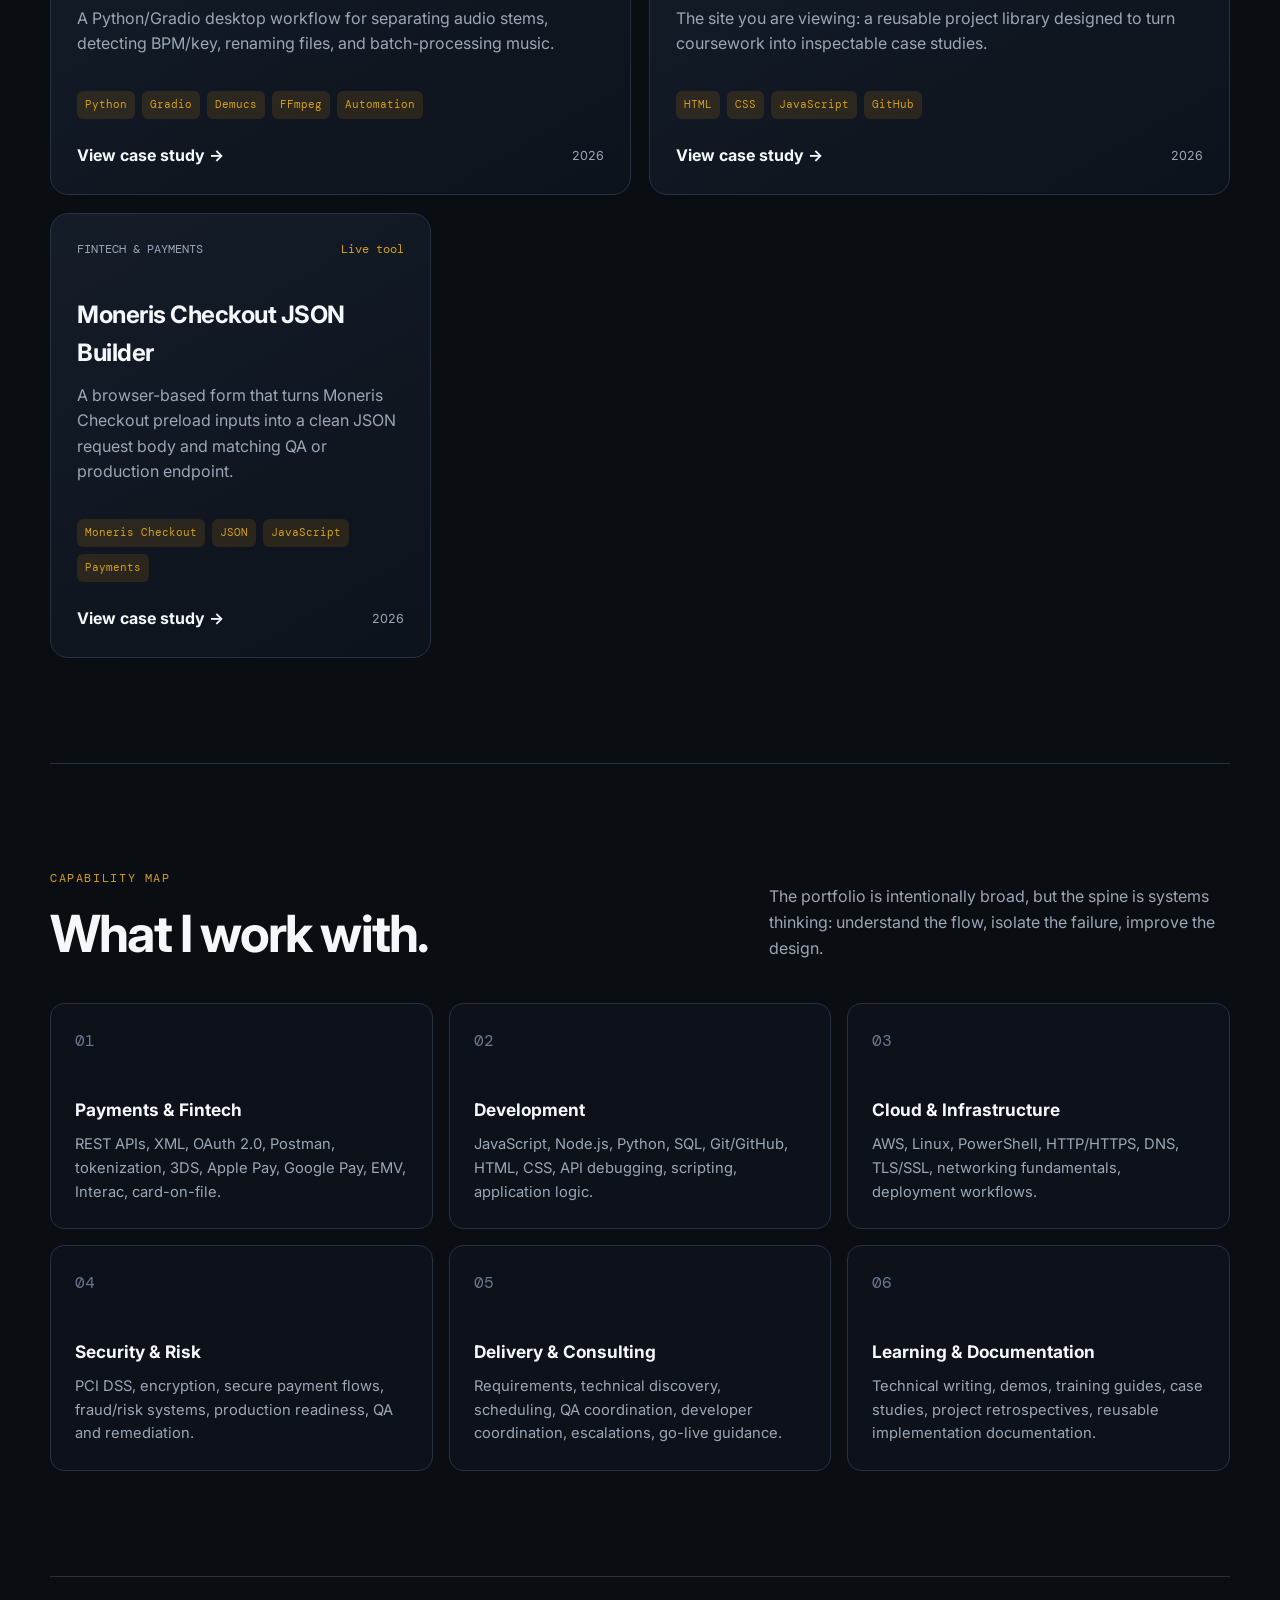
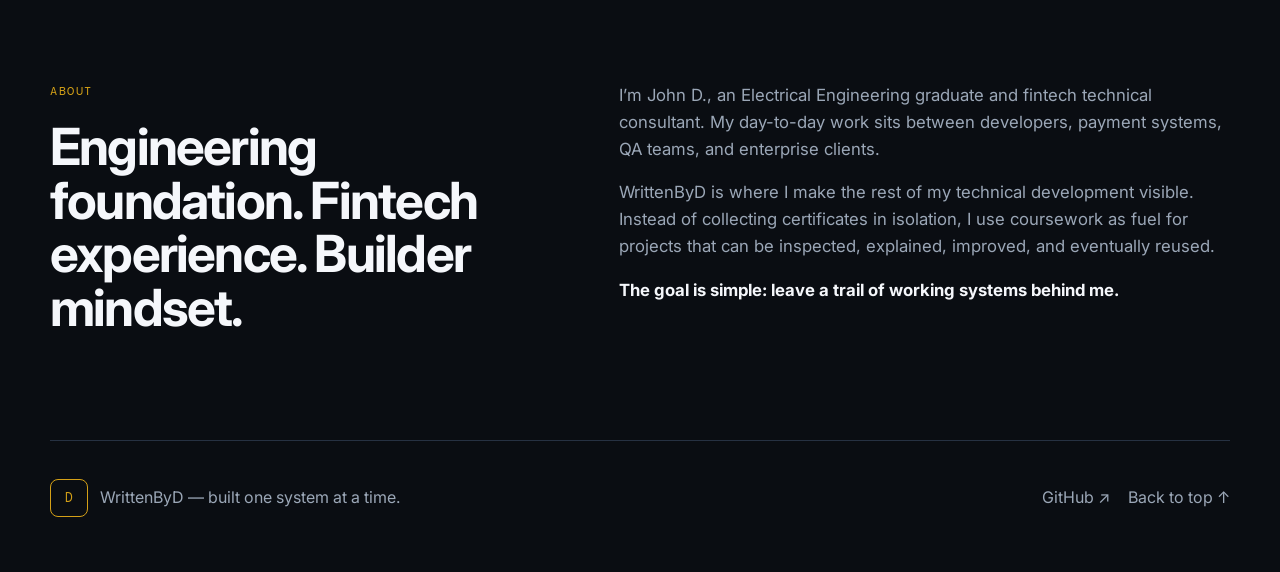
==== commit 5a0be029: "Add QA demo link to site navigation" ====
--- a/index.html
+++ b/index.html
@@ -24,6 +24,7 @@
 
       <nav id="site-nav" class="site-nav" aria-label="Primary navigation">
         <a href="#projects">Projects</a>
+        <a href="moneris-checkout-demo.html">QA Demo</a>
         <a href="#skills">Skills</a>
         <a href="#about">About</a>
         <a class="nav-cta" href="https://github.com/WrittenByD" target="_blank" rel="noreferrer">GitHub ↗</a>
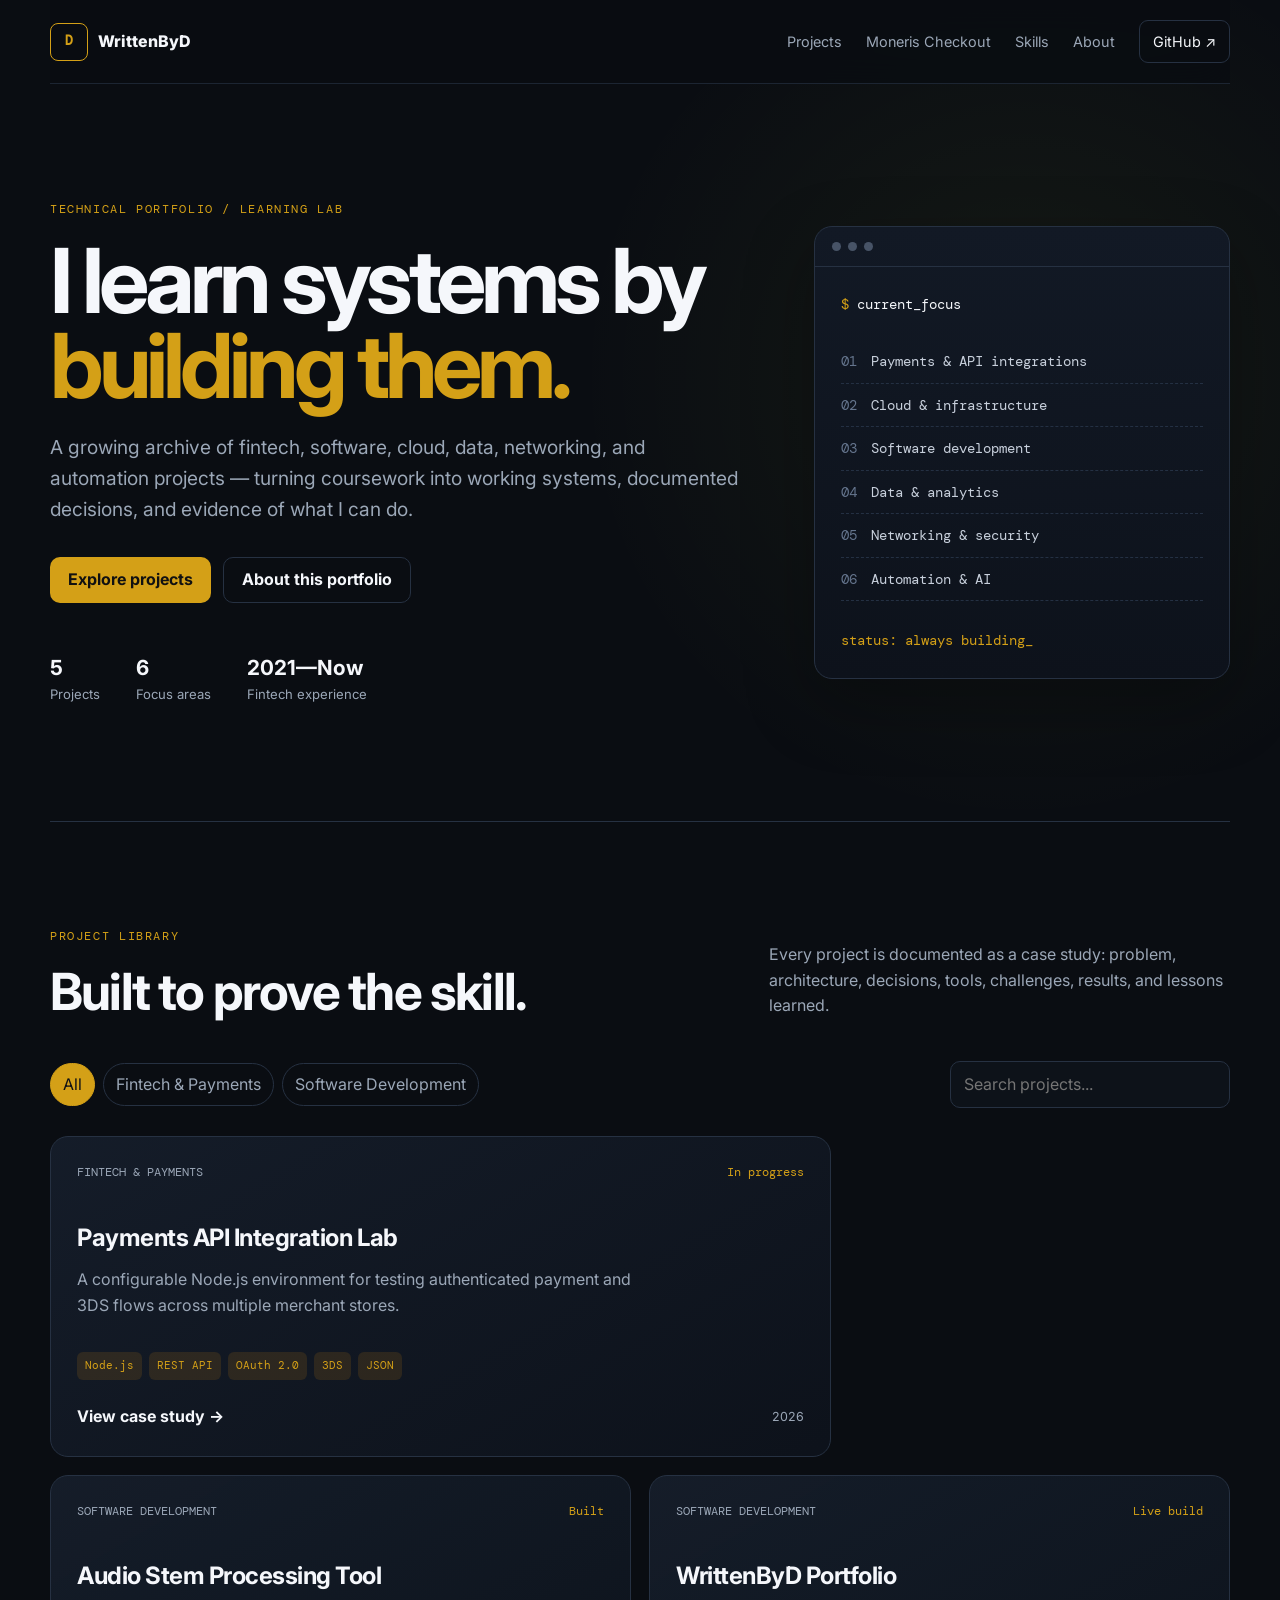
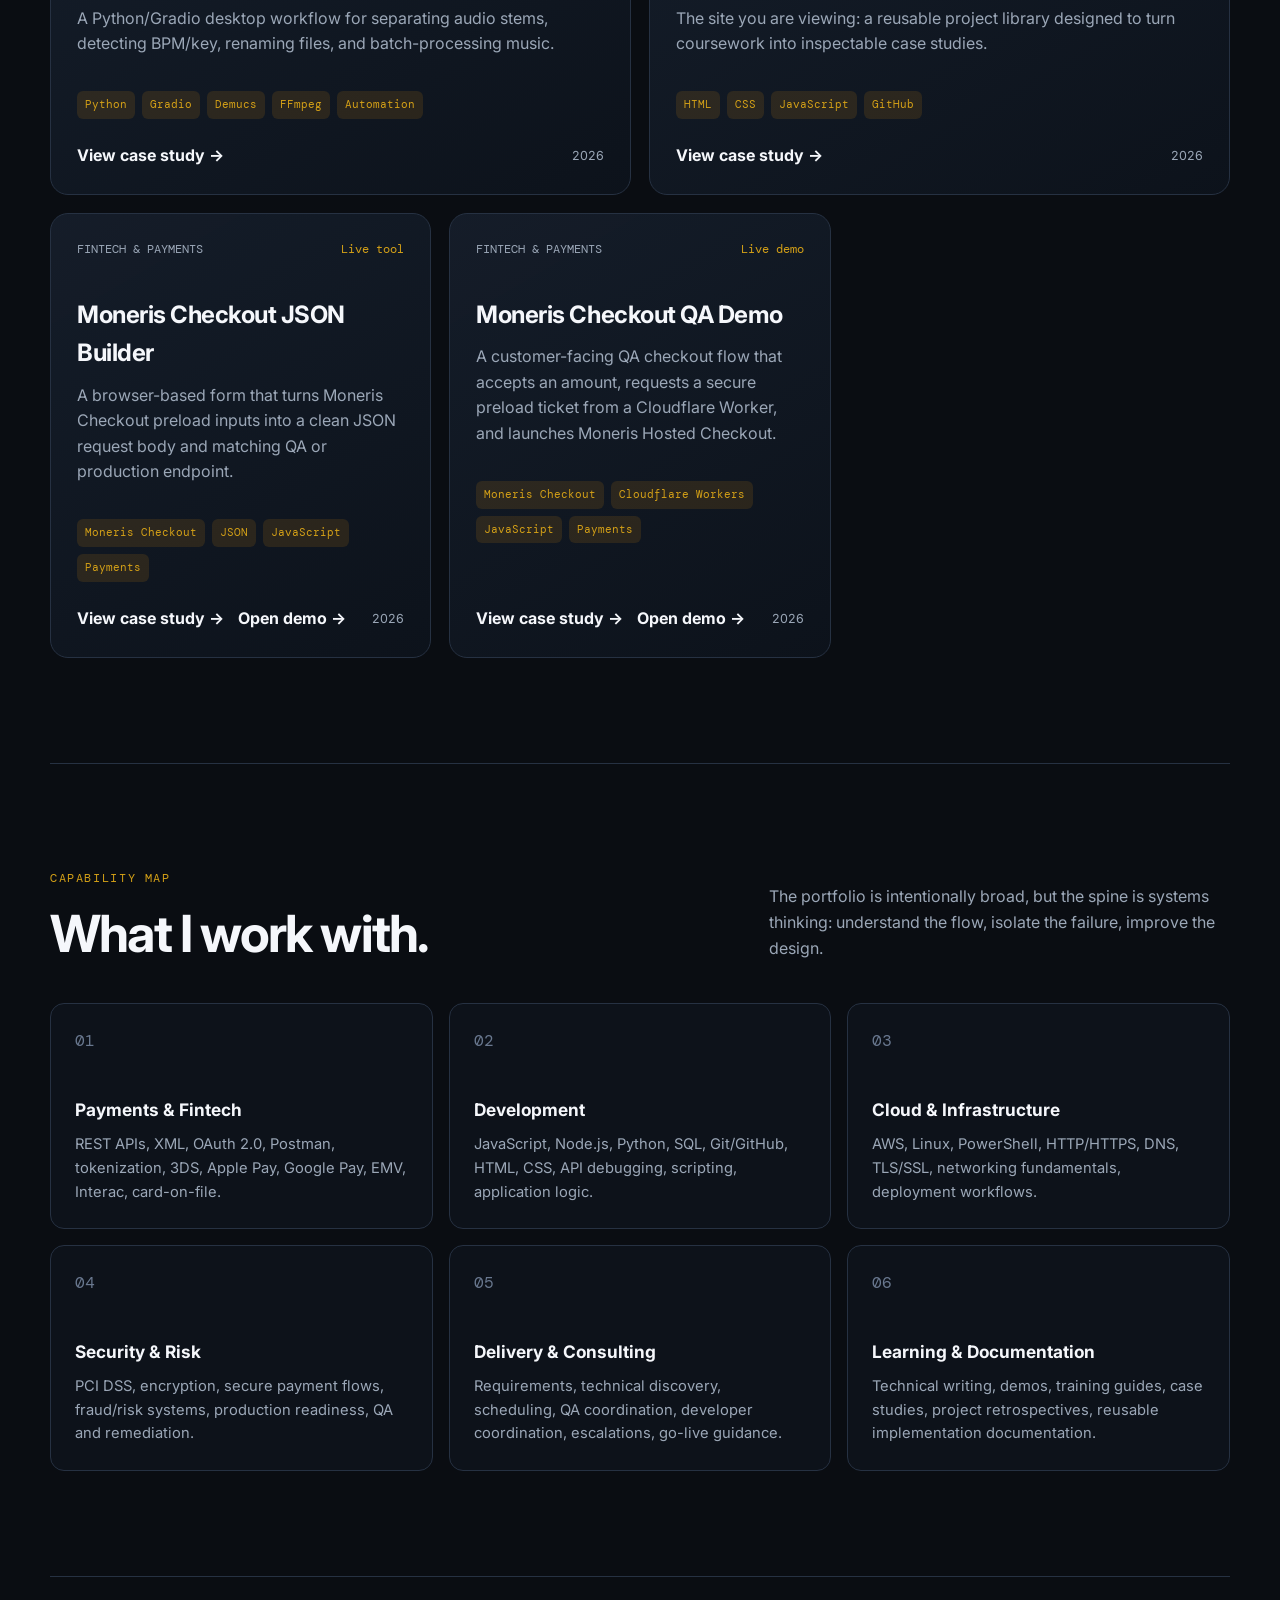
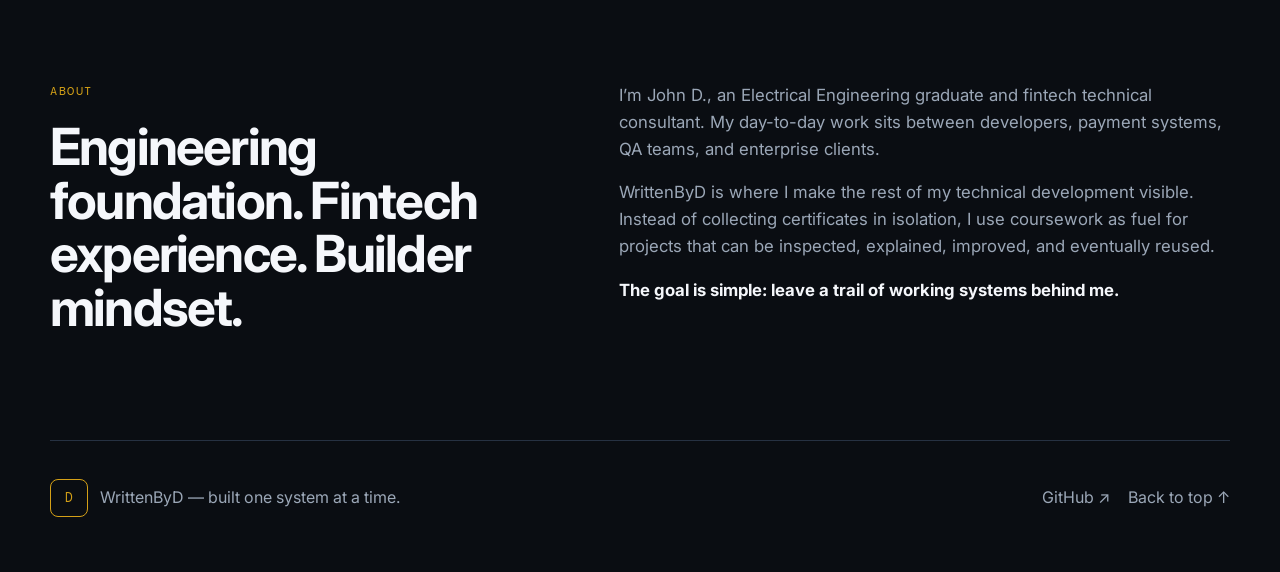
==== commit d5178a0e: "Link homepage to Moneris Checkout project hub" ====
--- a/index.html
+++ b/index.html
@@ -24,7 +24,7 @@
 
       <nav id="site-nav" class="site-nav" aria-label="Primary navigation">
         <a href="#projects">Projects</a>
-        <a href="moneris-checkout-demo.html">QA Demo</a>
+        <a href="moneris-checkout/">Moneris Checkout</a>
         <a href="#skills">Skills</a>
         <a href="#about">About</a>
         <a class="nav-cta" href="https://github.com/WrittenByD" target="_blank" rel="noreferrer">GitHub ↗</a>
--- a/style.css
+++ b/style.css
@@ -364,7 +364,15 @@
   padding-top: 24px;
 }
 
-.project-footer button {
+.project-actions {
+  display: flex;
+  flex-wrap: wrap;
+  gap: 14px;
+  align-items: center;
+}
+
+.project-footer button,
+.project-footer a {
   border: 0;
   background: transparent;
   color: var(--text);
@@ -373,7 +381,8 @@
   padding: 0;
 }
 
-.project-footer button:hover { color: var(--accent); }
+.project-footer button:hover,
+.project-footer a:hover { color: var(--accent); }
 
 .project-source {
   color: var(--muted);
